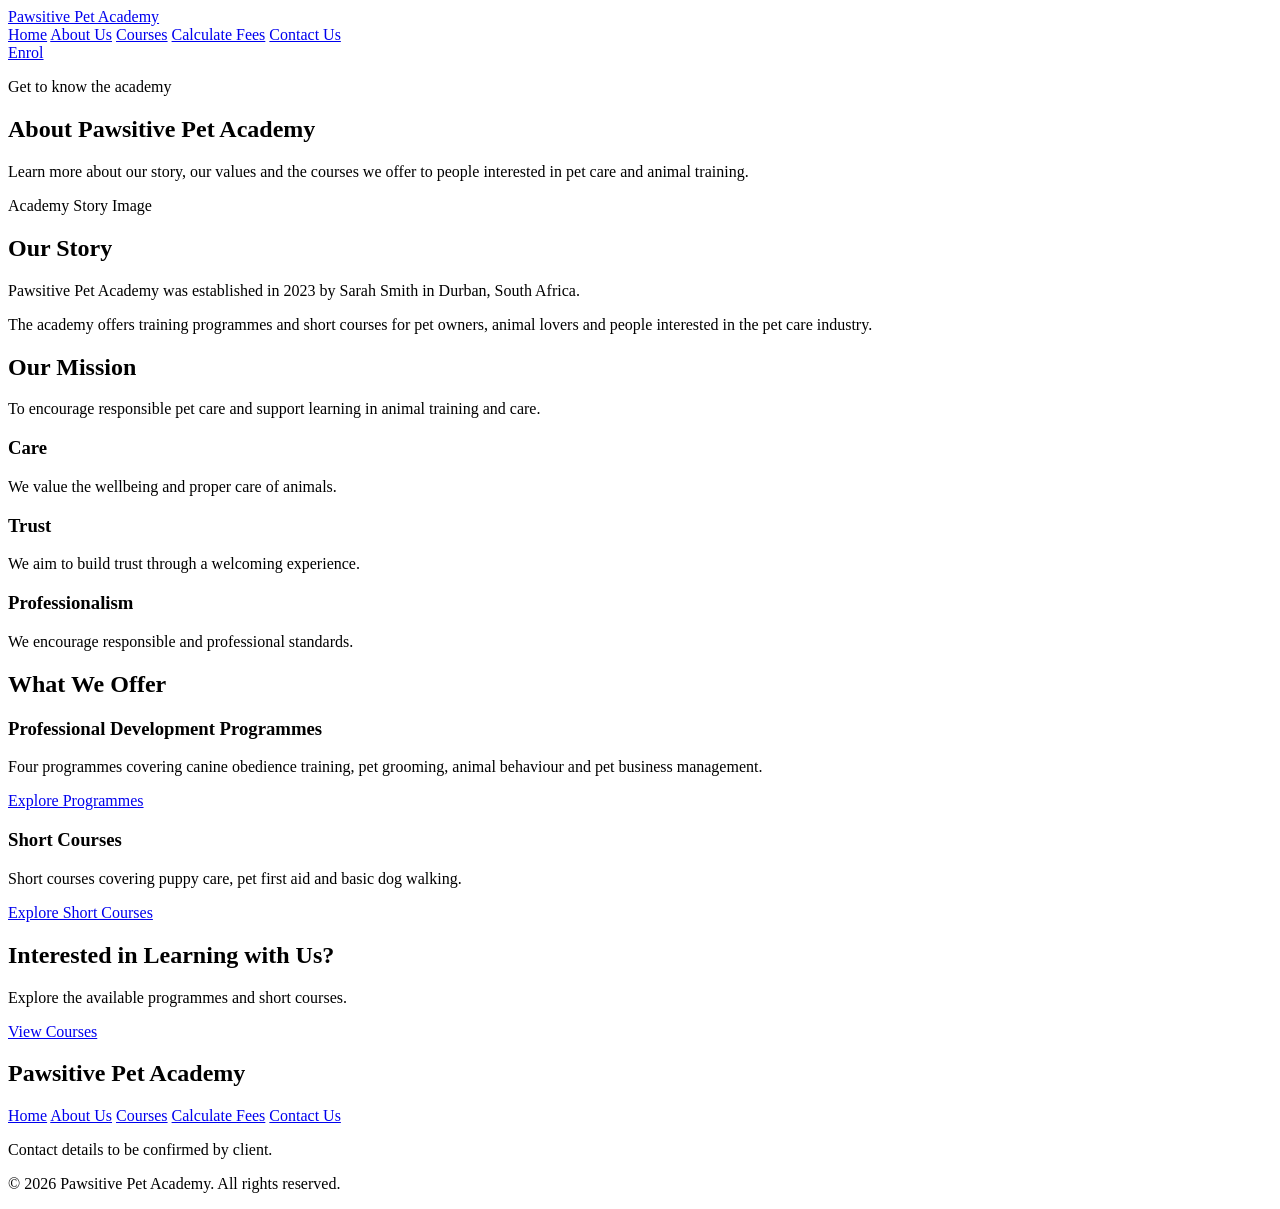
==== about.html @ c6b26af3 "Add footer section to about page with navigation and contact details" ====
<!DOCTYPE html>
<html lang="en">
<head>
    <meta charset="UTF-8">
    <meta name="viewport" content="width=device-width, initial-scale=1.0">
    <title>About Us | Pawsitive Pet Academy</title>
</head>
<body>

        <header class="site-header">
        <a href="index.html" class="logo">Pawsitive Pet Academy</a>
        <nav aria-label="Main navigation">
            <a href="index.html">Home</a>
            <a href="about.html" aria-current="page">About Us</a>
            <a href="courses.html">Courses</a>
            <a href="fees.html">Calculate Fees</a>
            <a href="contact.html">Contact Us</a>
        </nav>
        <a href="fees.html" class="button button-primary">Enrol</a>
    </header>

 <main>
        <section class="page-intro">
            <p class="eyebrow">Get to know the academy</p>
            <h1>About Pawsitive Pet Academy</h1>
            <p>
                Learn more about our story, our values and the courses
                we offer to people interested in pet care and animal training.
            </p>
        </section>

        <section class="academy-story">
            <div class="section-image image-placeholder"
                 role="img"
                 aria-label="Image representing Pawsitive Pet Academy">
                Academy Story Image
            </div>

            <div class="section-content">
                <h2>Our Story</h2>
                <p>
                    Pawsitive Pet Academy was established in 2023 by
                    Sarah Smith in Durban, South Africa.
                </p>
                <p>
                    The academy offers training programmes and short
                    courses for pet owners, animal lovers and people
                    interested in the pet care industry.
                </p>
            </div>
        </section>

        <section class="mission-section">
            <div class="section-heading">
                <h2>Our Mission</h2>
                <p>
                    To encourage responsible pet care and support learning
                    in animal training and care.
                </p>
            </div>

            <div class="value-grid">
                <article class="value-card">
                    <h3>Care</h3>
                    <p>We value the wellbeing and proper care of animals.</p>
                </article>

                <article class="value-card">
                    <h3>Trust</h3>
                    <p>We aim to build trust through a welcoming experience.</p>
                </article>

                <article class="value-card">
                    <h3>Professionalism</h3>
                    <p>We encourage responsible and professional standards.</p>
                </article>
            </div>
        </section>

        <section class="what-we-offer">
            <h2>What We Offer</h2>

            <div class="offer-grid">
                <article class="offer-card">
                    <h3>Professional Development Programmes</h3>
                    <p>
                        Four programmes covering canine obedience training,
                        pet grooming, animal behaviour and pet business
                        management.
                    </p>
                    <a href="courses.html">Explore Programmes</a>
                </article>

                <article class="offer-card">
                    <h3>Short Courses</h3>
                    <p>
                        Short courses covering puppy care, pet first aid
                        and basic dog walking.
                    </p>
                    <a href="courses.html">Explore Short Courses</a>
                </article>
            </div>
        </section>

        <section class="call-to-action">
            <h2>Interested in Learning with Us?</h2>
            <p>Explore the available programmes and short courses.</p>
            <a href="courses.html" class="button button-primary">
                View Courses
            </a>
        </section>
    </main>

    <footer class="site-footer">
        <h2>Pawsitive Pet Academy</h2>
        <nav aria-label="Footer navigation">
            <a href="index.html">Home</a>
            <a href="about.html">About Us</a>
            <a href="courses.html">Courses</a>
            <a href="fees.html">Calculate Fees</a>
            <a href="contact.html">Contact Us</a>
        </nav>
        <p>Contact details to be confirmed by client.</p>
        <p>&copy; 2026 Pawsitive Pet Academy. All rights reserved.</p>
    </footer>

    </body>
</html>
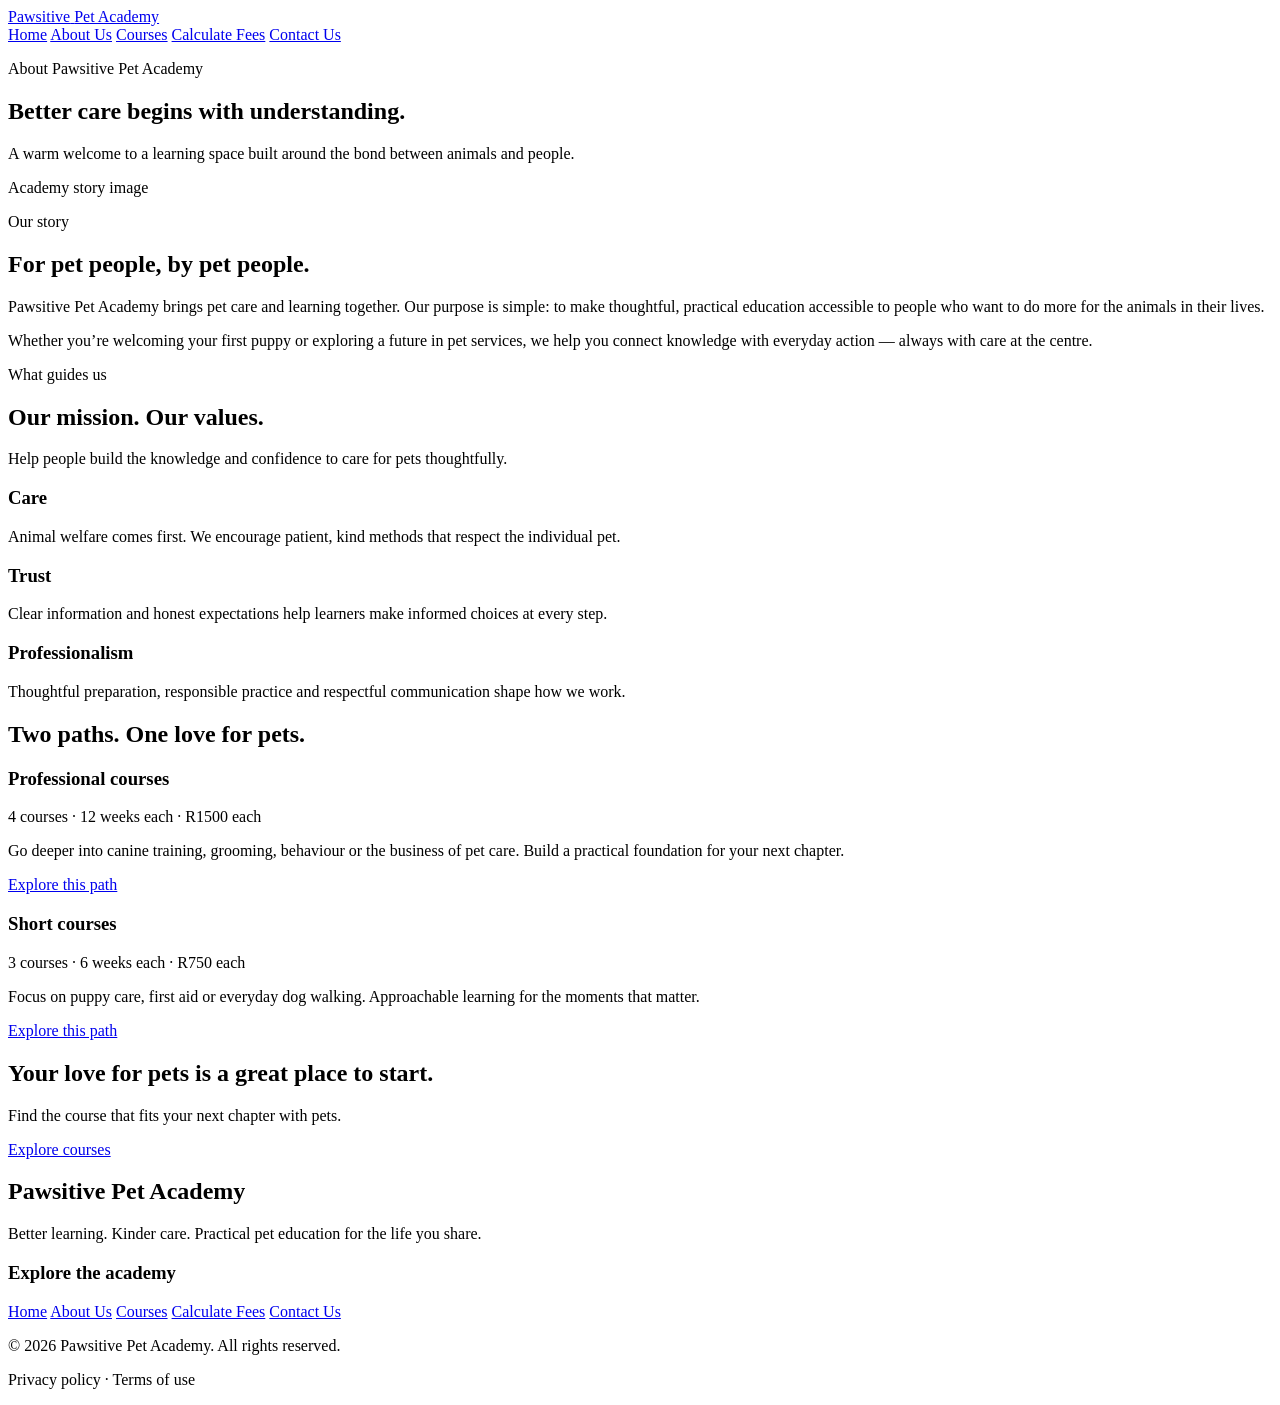
==== commit 11a11aee: "Refactor index.html for improved accessibility and content clarity; add new course pages for Animal " ====
--- a/about.html
+++ b/about.html
@@ -8,8 +8,12 @@
 </head>
 <body>
 
-        <header class="site-header">
-        <a href="index.html" class="logo">Pawsitive Pet Academy</a>
+    <!-- Shared site header: academy identity and primary page navigation. -->
+    <header class="site-header">
+        <a href="index.html" class="logo" aria-label="Pawsitive Pet Academy home">
+            <span>Pawsitive</span>
+            <span>Pet Academy</span>
+        </a>
         <nav aria-label="Main navigation">
             <a href="index.html">Home</a>
             <a href="about.html" aria-current="page">About Us</a>
@@ -17,113 +21,133 @@
             <a href="fees.html">Calculate Fees</a>
             <a href="contact.html">Contact Us</a>
         </nav>
-        <a href="fees.html" class="button button-primary">Enrol</a>
     </header>
 
- <main>
+    <main>
+        <!-- Page introduction sets out the academy's purpose. -->
         <section class="page-intro">
-            <p class="eyebrow">Get to know the academy</p>
-            <h1>About Pawsitive Pet Academy</h1>
+            <p class="eyebrow">About Pawsitive Pet Academy</p>
+            <h1>Better care begins with understanding.</h1>
             <p>
-                Learn more about our story, our values and the courses
-                we offer to people interested in pet care and animal training.
+                A warm welcome to a learning space built around the bond
+                between animals and people.
             </p>
         </section>
 
+        <!-- Academy story and image form the first content section. -->
         <section class="academy-story">
             <div class="section-image image-placeholder"
                  role="img"
-                 aria-label="Image representing Pawsitive Pet Academy">
-                Academy Story Image
+                 aria-label="Dog being gently introduced to a training cue">
+                Academy story image
             </div>
 
             <div class="section-content">
-                <h2>Our Story</h2>
+                <p class="eyebrow">Our story</p>
+                <h2>For pet people, by pet people.</h2>
                 <p>
-                    Pawsitive Pet Academy was established in 2023 by
-                    Sarah Smith in Durban, South Africa.
+                    Pawsitive Pet Academy brings pet care and learning
+                    together. Our purpose is simple: to make thoughtful,
+                    practical education accessible to people who want to
+                    do more for the animals in their lives.
                 </p>
                 <p>
-                    The academy offers training programmes and short
-                    courses for pet owners, animal lovers and people
-                    interested in the pet care industry.
+                    Whether you’re welcoming your first puppy or exploring
+                    a future in pet services, we help you connect knowledge
+                    with everyday action — always with care at the centre.
                 </p>
             </div>
         </section>
 
+        <!-- Three values describe the principles behind academy teaching. -->
         <section class="mission-section">
             <div class="section-heading">
-                <h2>Our Mission</h2>
+                <p class="eyebrow">What guides us</p>
+                <h2>Our mission. Our values.</h2>
                 <p>
-                    To encourage responsible pet care and support learning
-                    in animal training and care.
+                    Help people build the knowledge and confidence to care
+                    for pets thoughtfully.
                 </p>
             </div>
 
             <div class="value-grid">
                 <article class="value-card">
                     <h3>Care</h3>
-                    <p>We value the wellbeing and proper care of animals.</p>
+                    <p>Animal welfare comes first. We encourage patient, kind methods that respect the individual pet.</p>
                 </article>
 
                 <article class="value-card">
                     <h3>Trust</h3>
-                    <p>We aim to build trust through a welcoming experience.</p>
+                    <p>Clear information and honest expectations help learners make informed choices at every step.</p>
                 </article>
 
                 <article class="value-card">
                     <h3>Professionalism</h3>
-                    <p>We encourage responsible and professional standards.</p>
+                    <p>Thoughtful preparation, responsible practice and respectful communication shape how we work.</p>
                 </article>
             </div>
         </section>
 
+        <!-- Two learning routes help visitors choose the right course group. -->
         <section class="what-we-offer">
-            <h2>What We Offer</h2>
+            <h2>Two paths. One love for pets.</h2>
 
             <div class="offer-grid">
                 <article class="offer-card">
-                    <h3>Professional Development Programmes</h3>
+                    <h3>Professional courses</h3>
+                    <p>4 courses · 12 weeks each · R1500 each</p>
                     <p>
-                        Four programmes covering canine obedience training,
-                        pet grooming, animal behaviour and pet business
-                        management.
+                        Go deeper into canine training, grooming, behaviour
+                        or the business of pet care. Build a practical
+                        foundation for your next chapter.
                     </p>
-                    <a href="courses.html">Explore Programmes</a>
+                    <a href="courses.html">Explore this path</a>
                 </article>
 
                 <article class="offer-card">
-                    <h3>Short Courses</h3>
+                    <h3>Short courses</h3>
+                    <p>3 courses · 6 weeks each · R750 each</p>
                     <p>
-                        Short courses covering puppy care, pet first aid
-                        and basic dog walking.
+                        Focus on puppy care, first aid or everyday dog
+                        walking. Approachable learning for the moments
+                        that matter.
                     </p>
-                    <a href="courses.html">Explore Short Courses</a>
+                    <a href="courses.html">Explore this path</a>
                 </article>
             </div>
         </section>
 
+        <!-- Course invitation closes the page before the shared footer. -->
         <section class="call-to-action">
-            <h2>Interested in Learning with Us?</h2>
-            <p>Explore the available programmes and short courses.</p>
+            <h2>Your love for pets is a great place to start.</h2>
+            <p>Find the course that fits your next chapter with pets.</p>
             <a href="courses.html" class="button button-primary">
-                View Courses
+                Explore courses
             </a>
         </section>
     </main>
 
+    <!-- Shared footer: academy summary, secondary navigation, and legal links. -->
     <footer class="site-footer">
-        <h2>Pawsitive Pet Academy</h2>
-        <nav aria-label="Footer navigation">
-            <a href="index.html">Home</a>
-            <a href="about.html">About Us</a>
-            <a href="courses.html">Courses</a>
-            <a href="fees.html">Calculate Fees</a>
-            <a href="contact.html">Contact Us</a>
-        </nav>
-        <p>Contact details to be confirmed by client.</p>
-        <p>&copy; 2026 Pawsitive Pet Academy. All rights reserved.</p>
+        <div class="footer-brand">
+            <h2><span>Pawsitive</span> <span>Pet Academy</span></h2>
+            <p>Better learning. Kinder care. Practical pet education for the life you share.</p>
+        </div>
+        <div class="footer-links">
+            <h3>Explore the academy</h3>
+            <nav aria-label="Footer navigation">
+                <a href="index.html">Home</a>
+                <a href="about.html">About Us</a>
+                <a href="courses.html">Courses</a>
+                <a href="fees.html">Calculate Fees</a>
+                <a href="contact.html">Contact Us</a>
+            </nav>
+        </div>
+        <div class="footer-legal">
+            <p>&copy; 2026 Pawsitive Pet Academy. All rights reserved.</p>
+            <p>Privacy policy · Terms of use</p>
+        </div>
     </footer>
 
-    </body>
-</html>+</body>
+</html>
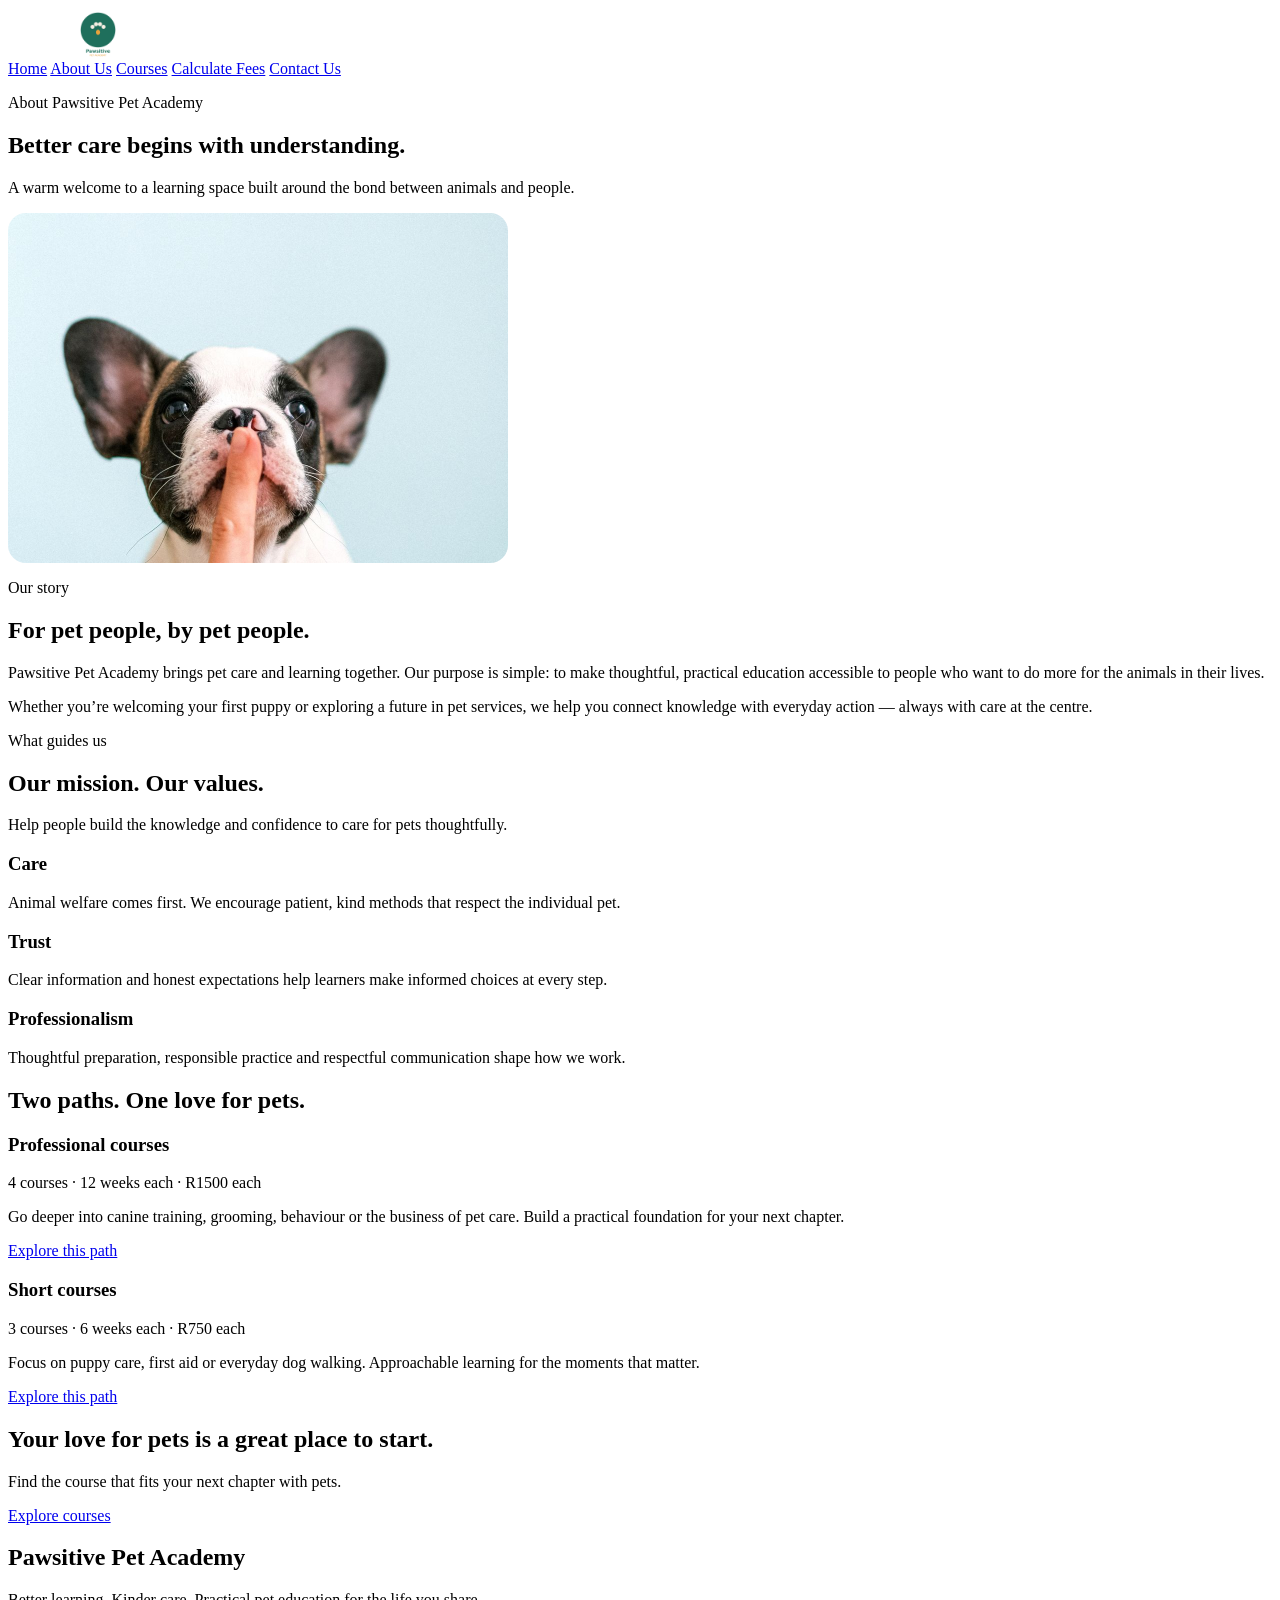
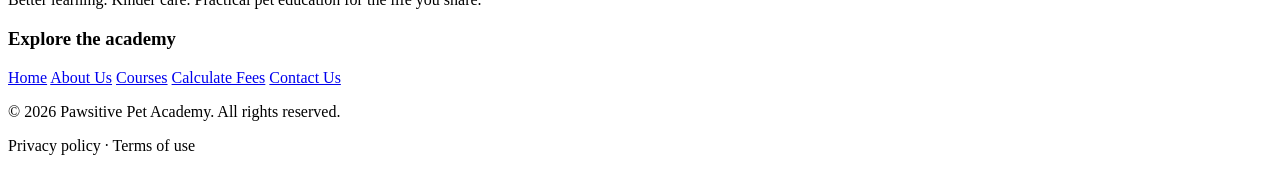
==== commit 5227b572: "Update course pages and header images for improved visual consistency and accessibility" ====
--- a/about.html
+++ b/about.html
@@ -10,10 +10,7 @@
 
     <!-- Shared site header: academy identity and primary page navigation. -->
     <header class="site-header">
-        <a href="index.html" class="logo" aria-label="Pawsitive Pet Academy home">
-            <span>Pawsitive</span>
-            <span>Pet Academy</span>
-        </a>
+        <a href="index.html" class="logo" aria-label="Pawsitive Pet Academy home"><img src="images/pawsitive-logo.png" alt="Pawsitive Pet Academy logo" style="display:block; width:180px; height:auto; max-height:52px; object-fit:contain;"></a>
         <nav aria-label="Main navigation">
             <a href="index.html">Home</a>
             <a href="about.html" aria-current="page">About Us</a>
@@ -36,11 +33,7 @@
 
         <!-- Academy story and image form the first content section. -->
         <section class="academy-story">
-            <div class="section-image image-placeholder"
-                 role="img"
-                 aria-label="Dog being gently introduced to a training cue">
-                Academy story image
-            </div>
+            <img src="images/about-story.jpg" alt="Dog being gently introduced to a training cue" style="display:block; width:100%; max-width:500px; height:auto; border-radius:18px;">
 
             <div class="section-content">
                 <p class="eyebrow">Our story</p>
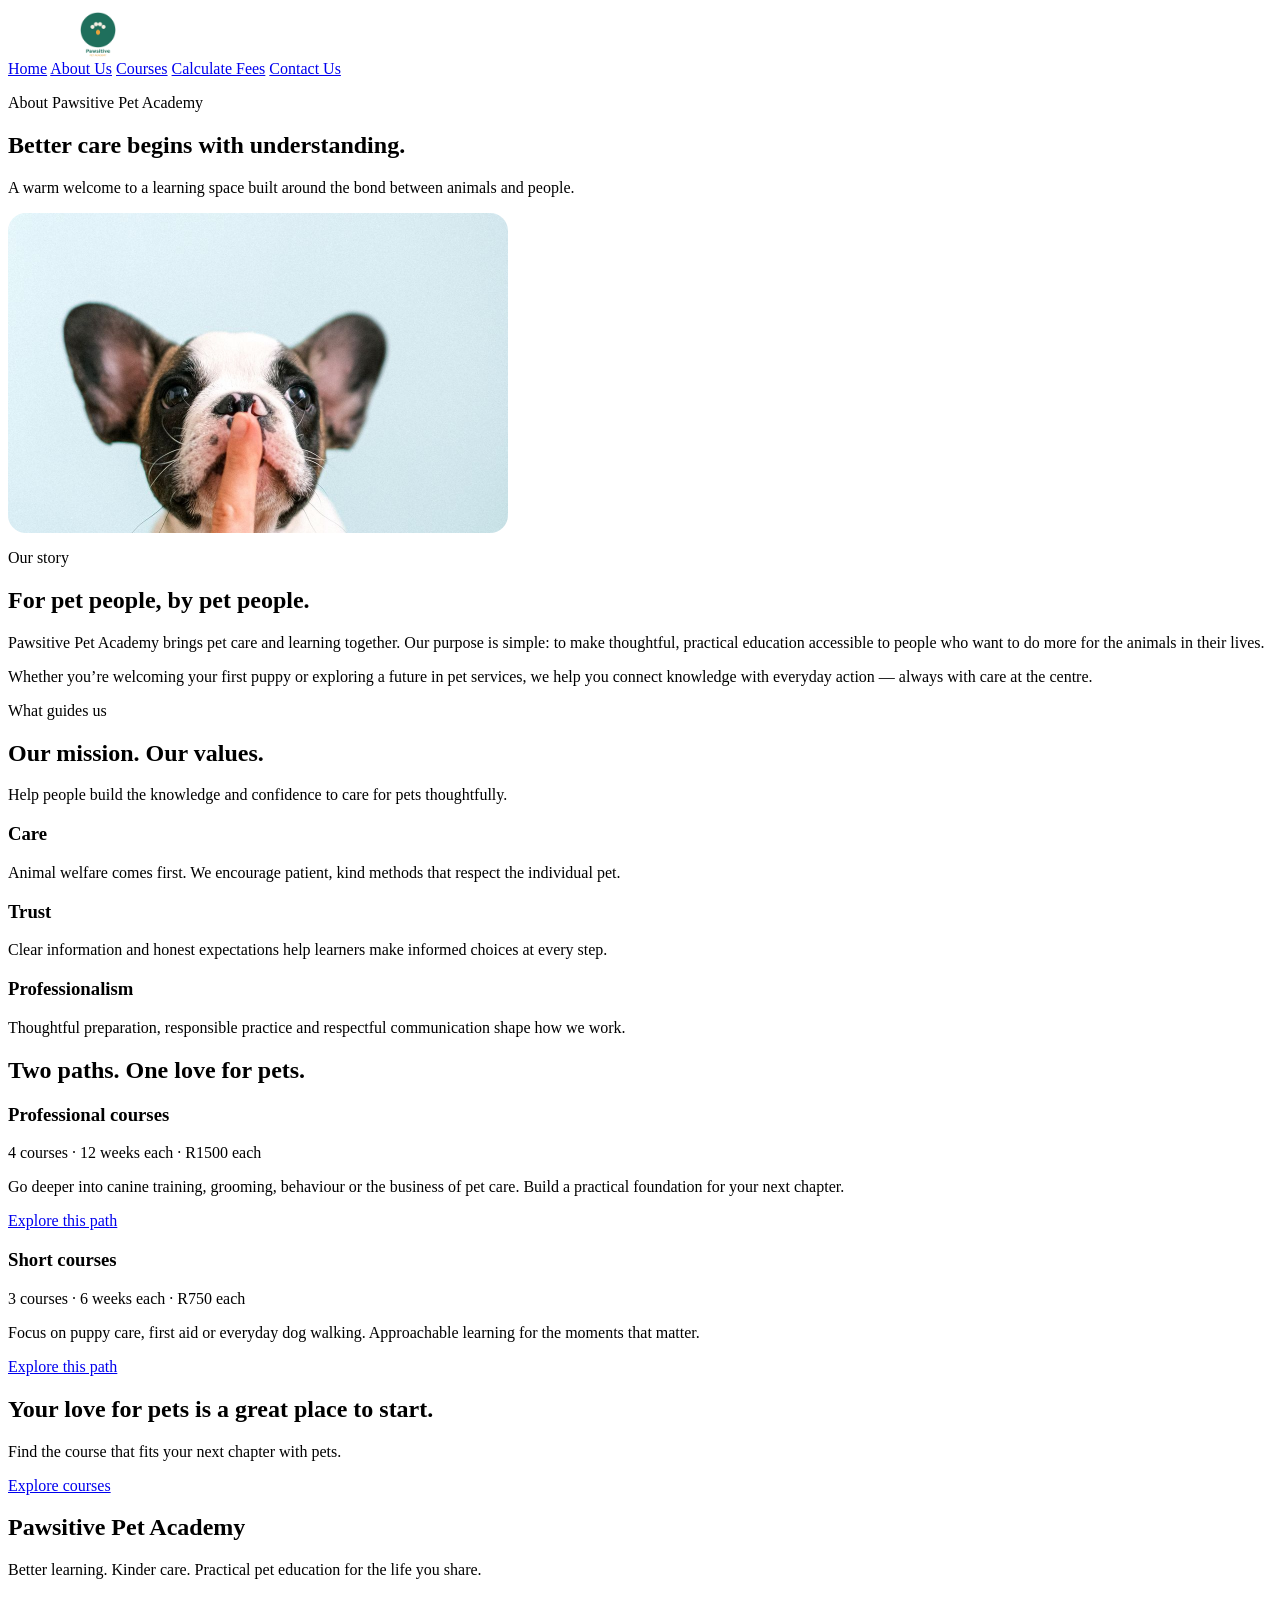
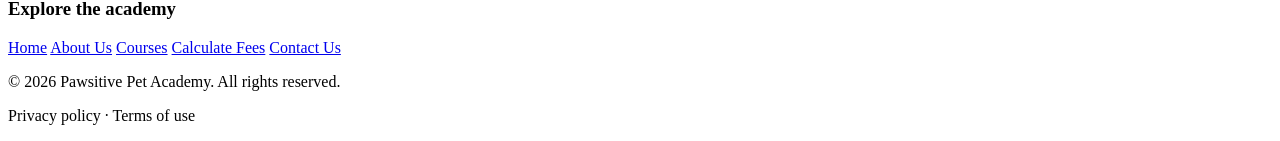
==== commit 3b111257: "Update course images for improved consistency and accessibility across multiple pages" ====
--- a/about.html
+++ b/about.html
@@ -33,7 +33,7 @@
 
         <!-- Academy story and image form the first content section. -->
         <section class="academy-story">
-            <img src="images/about-story.jpg" alt="Dog being gently introduced to a training cue" style="display:block; width:100%; max-width:500px; height:auto; border-radius:18px;">
+            <img src="images/about-story.jpg" alt="Dog being gently introduced to a training cue" style="display:block; width:100%; max-width:500px; height:320px; object-fit:cover; border-radius:18px;">
 
             <div class="section-content">
                 <p class="eyebrow">Our story</p>
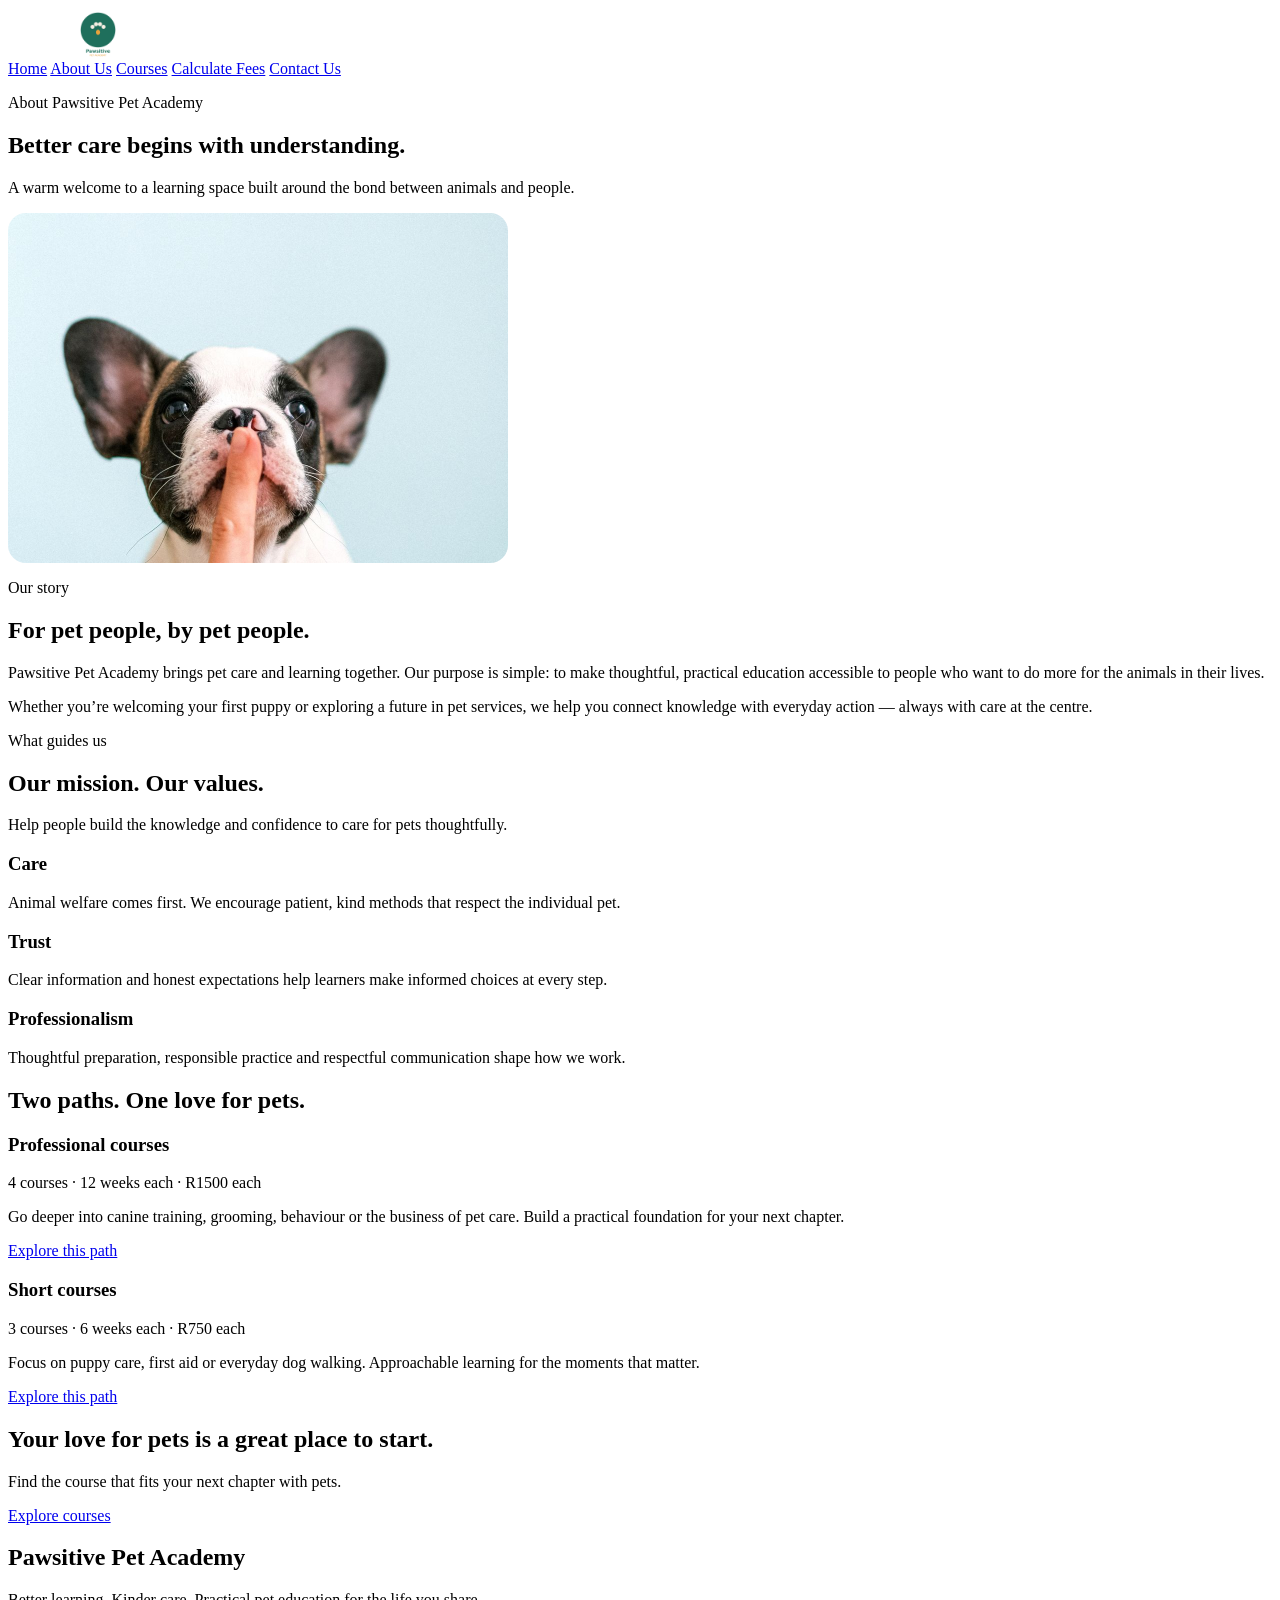
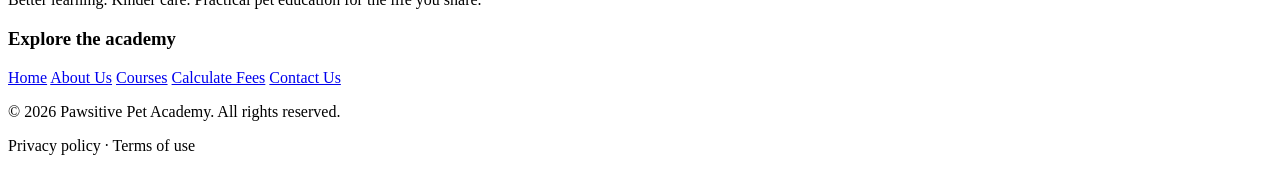
==== commit 4452181d: "Update image styles for improved responsiveness and visual consistency across pages" ====
--- a/about.html
+++ b/about.html
@@ -33,7 +33,7 @@
 
         <!-- Academy story and image form the first content section. -->
         <section class="academy-story">
-            <img src="images/about-story.jpg" alt="Dog being gently introduced to a training cue" style="display:block; width:100%; max-width:500px; height:320px; object-fit:cover; border-radius:18px;">
+            <img src="images/about-story.jpg" alt="Dog being gently introduced to a training cue" style="display:block; width:100%; max-width:500px; height:auto; border-radius:18px;">
 
             <div class="section-content">
                 <p class="eyebrow">Our story</p>
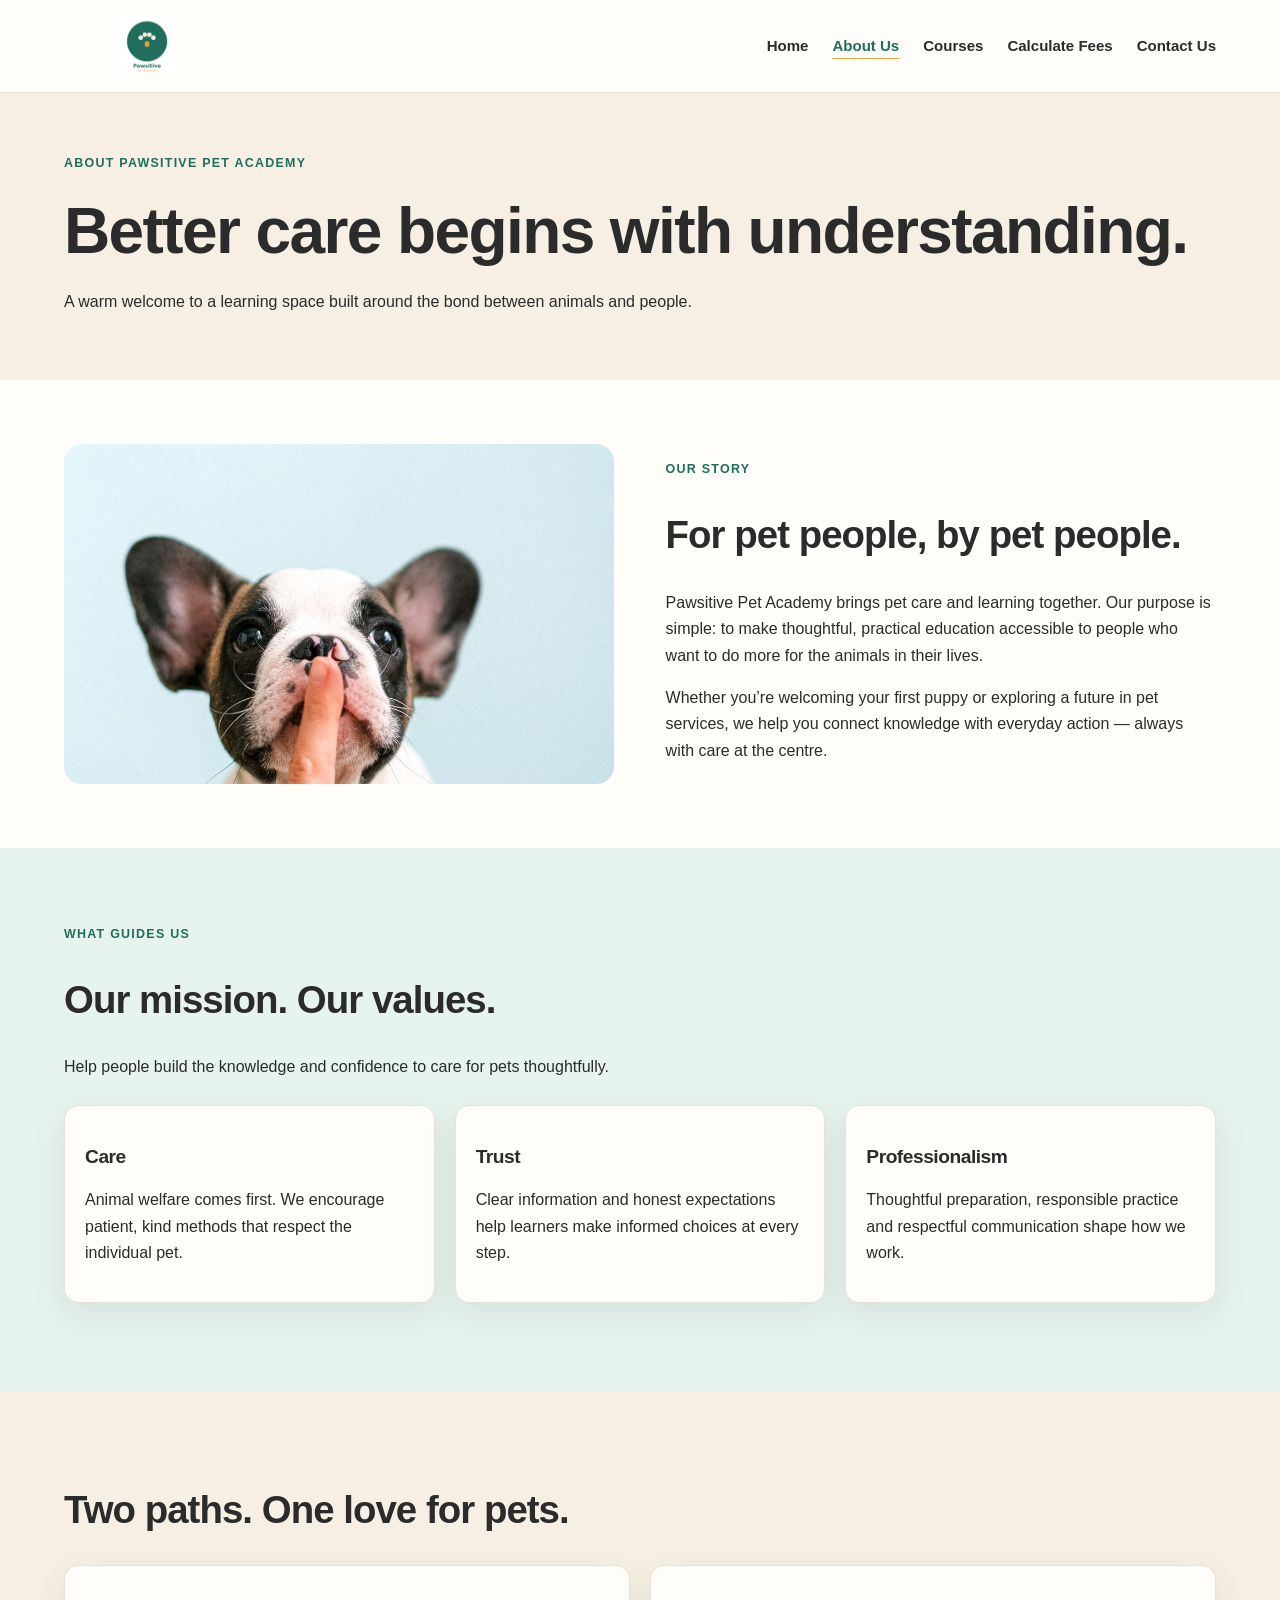
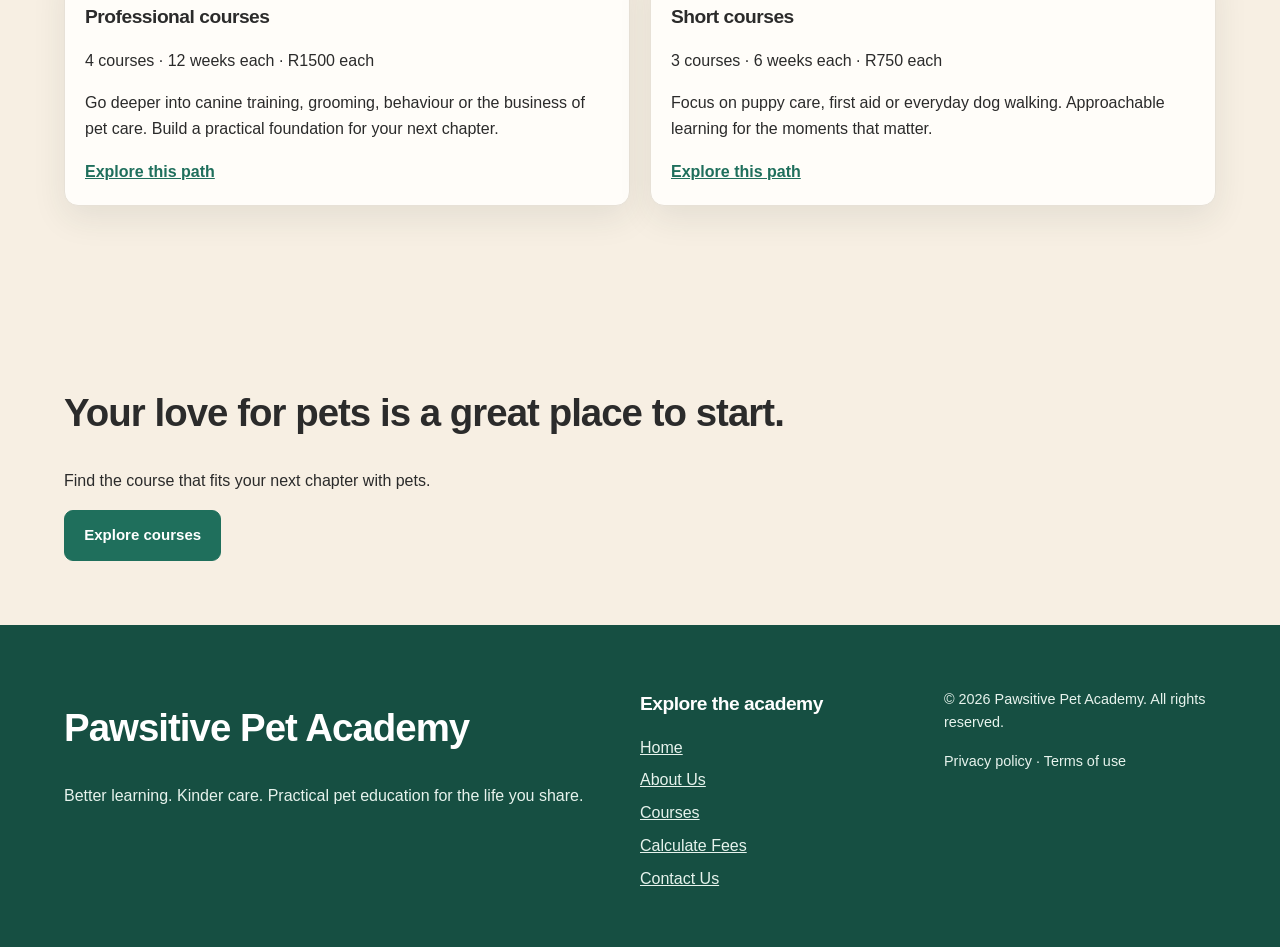
==== commit f6229517: "Add styles.css for consistent styling across all pages" ====
--- a/about.html
+++ b/about.html
@@ -5,6 +5,7 @@
     <meta charset="UTF-8">
     <meta name="viewport" content="width=device-width, initial-scale=1.0">
     <title>About Us | Pawsitive Pet Academy</title>
+    <link rel="stylesheet" href="styles.css">
 </head>
 <body>
 
--- a/styles.css
+++ b/styles.css
@@ -0,0 +1,630 @@
+:root {
+    color-scheme: light;
+    --teal: #1F6F5C;
+    --teal-dark: #164F42;
+    --cream: #F7EFE3;
+    --amber: #E8A33D;
+    --charcoal: #2B2B2B;
+    --mint: #E7F3ED;
+    --white: #FFFDF9;
+    --line: #E7E1D7;
+    --shadow: 0 12px 34px rgba(35, 59, 49, 0.09);
+}
+
+* {
+    box-sizing: border-box;
+}
+
+html {
+    scroll-behavior: smooth;
+}
+
+body {
+    margin: 0;
+    color: var(--charcoal);
+    background: var(--white);
+    font: 16px/1.65 Arial, sans-serif;
+}
+
+h1,
+h2,
+h3,
+h4 {
+    line-height: 1.2;
+    letter-spacing: -0.025em;
+}
+
+h1 {
+    font-size: clamp(2.35rem, 5vw, 4rem);
+    margin: 0.3em 0;
+}
+
+h2 {
+    font-size: clamp(1.6rem, 3vw, 2.4rem);
+}
+
+h3 {
+    font-size: 1.2rem;
+}
+
+a {
+    color: var(--teal);
+}
+
+a:hover {
+    text-decoration-color: var(--amber);
+}
+
+img {
+    max-width: 100%;
+}
+
+button,
+input,
+textarea,
+select {
+    font: inherit;
+}
+
+a:focus-visible,
+button:focus-visible,
+input:focus-visible,
+textarea:focus-visible,
+select:focus-visible {
+    outline: 3px solid var(--amber);
+    outline-offset: 3px;
+}
+
+.site-header {
+    position: relative;
+    z-index: 2;
+    display: flex;
+    align-items: center;
+    justify-content: space-between;
+    gap: 1.5rem;
+    padding: 1rem max(5%, calc((100% - 1200px) / 2));
+    background: var(--white);
+    border-bottom: 1px solid var(--line);
+}
+
+.logo {
+    display: flex;
+    flex-shrink: 0;
+    align-items: center;
+    gap: 0.65rem;
+    color: var(--teal);
+    font-size: 1.15rem;
+    font-weight: 800;
+    line-height: 1.15;
+    text-decoration: none;
+}
+
+.logo span {
+    display: block;
+}
+
+.logo img {
+    display: block !important;
+    width: 165px !important;
+    max-height: 60px !important;
+    object-fit: contain;
+}
+
+.site-header nav {
+    display: flex;
+    flex-wrap: wrap;
+    align-items: center;
+    justify-content: flex-end;
+    gap: 0.75rem 1.5rem;
+}
+
+.site-header nav a {
+    color: var(--charcoal);
+    font-size: 0.94rem;
+    font-weight: 700;
+    text-decoration: none;
+}
+
+.site-header nav a:hover,
+.site-header nav a[aria-current="page"] {
+    color: var(--teal);
+    text-decoration: underline;
+    text-decoration-color: var(--amber);
+    text-underline-offset: 0.45rem;
+}
+
+main > section,
+main > .fee-calculator-layout,
+main > .contact-main,
+main > .contact-information,
+.course-detail-layout {
+    padding: clamp(2.5rem, 5vw, 5rem) max(5%, calc((100% - 1200px) / 2));
+}
+
+.hero,
+.about-preview,
+.academy-story,
+.course-hero,
+.course-detail-layout,
+.contact-main,
+.fee-calculator-layout {
+    display: grid;
+    align-items: center;
+    gap: clamp(1.5rem, 4vw, 4rem);
+}
+
+.hero,
+.about-preview,
+.academy-story,
+.course-hero {
+    grid-template-columns: repeat(2, minmax(0, 1fr));
+}
+
+.hero,
+.course-hero,
+.page-intro {
+    background: var(--cream);
+}
+
+.hero > img,
+.about-preview > img,
+.academy-story > img,
+.course-hero > img,
+.course-detail-hero > img {
+    width: 100% !important;
+    max-width: none !important;
+    height: 340px !important;
+    object-fit: cover;
+    border-radius: 18px;
+}
+
+.hero-content > .button,
+.course-hero-content > .button {
+    margin: 0.25rem 0.5rem 0.5rem 0;
+}
+
+.page-intro {
+    padding-top: 3rem !important;
+    padding-bottom: 3rem !important;
+}
+
+.eyebrow,
+.course-type {
+    color: var(--teal);
+    font-size: 0.78rem;
+    font-weight: 800;
+    letter-spacing: 0.1em;
+    text-transform: uppercase;
+}
+
+.section-heading {
+    margin-bottom: 1.5rem;
+}
+
+.course-preview,
+.discount-info,
+.what-we-offer,
+.call-to-action,
+.course-closing {
+    background: var(--cream);
+}
+
+.course-grid,
+.offer-grid,
+.value-grid,
+.why-choose-us > div:not(.section-heading) {
+    display: grid;
+    grid-template-columns: repeat(3, minmax(0, 1fr));
+    gap: 1.25rem;
+    margin: 1.5rem 0;
+}
+
+.course-grid-four,
+.offer-grid {
+    grid-template-columns: repeat(2, minmax(0, 1fr));
+}
+
+.course-card,
+.offer-card,
+.value-card,
+.contact-info-card,
+.quote-summary,
+.contact-form-section,
+.contact-course-prompt,
+.course-enrol-summary,
+.course-price-card {
+    overflow: hidden;
+    background: var(--white);
+    border: 1px solid var(--line);
+    border-radius: 14px;
+    box-shadow: var(--shadow);
+}
+
+.course-card img {
+    display: block;
+    width: 100% !important;
+    max-width: none !important;
+    height: 215px !important;
+    object-fit: cover;
+    border-radius: 0 !important;
+}
+
+.card-content,
+.offer-card,
+.value-card,
+.contact-info-card {
+    padding: 1.25rem;
+}
+
+.card-content h3 {
+    margin-top: 0.2rem;
+}
+
+.card-content a,
+.offer-card a {
+    font-weight: 700;
+}
+
+.mission-section,
+.why-choose-us,
+.contact-course-prompt {
+    background: var(--mint);
+}
+
+.value-grid,
+.why-choose-us > div:not(.section-heading) {
+    grid-template-columns: repeat(auto-fit, minmax(200px, 1fr));
+}
+
+.button {
+    display: inline-flex;
+    min-height: 44px;
+    align-items: center;
+    justify-content: center;
+    padding: 0.75rem 1.2rem;
+    border: 1px solid var(--teal);
+    border-radius: 9px;
+    font-size: 0.94rem;
+    font-weight: 800;
+    text-align: center;
+    text-decoration: none;
+}
+
+.button:hover {
+    transform: translateY(-1px);
+}
+
+.button-primary {
+    color: #fff;
+    background: var(--teal);
+}
+
+.button-primary:hover {
+    color: #fff;
+    background: var(--teal-dark);
+}
+
+.button-secondary {
+    color: var(--teal);
+    background: transparent;
+}
+
+.button-secondary:hover {
+    background: var(--mint);
+}
+
+.course-list-section,
+.course-detail-content,
+.course-detail-layout > * {
+    min-width: 0;
+}
+
+.course-detail-layout {
+    grid-template-columns: minmax(0, 2fr) minmax(260px, 1fr);
+    align-items: start;
+}
+
+.course-detail-layout li {
+    margin: 0.55rem 0;
+}
+
+.course-enrol-summary,
+.course-price-card {
+    padding: 1.4rem;
+}
+
+.course-enrol-summary .button,
+.course-price-card .button {
+    width: 100%;
+}
+
+.course-detail-layout dl {
+    display: grid;
+    grid-template-columns: auto 1fr;
+    gap: 0.5rem 1rem;
+}
+
+.course-detail-layout dt {
+    font-weight: 700;
+}
+
+.course-detail-layout dd {
+    margin: 0;
+}
+
+.site-footer {
+    display: grid;
+    grid-template-columns: 2fr 1fr 1fr;
+    gap: 2rem;
+    padding: 3rem max(5%, calc((100% - 1200px) / 2));
+    color: var(--mint);
+    background: var(--teal-dark);
+}
+
+.site-footer h2,
+.site-footer h3 {
+    color: #fff;
+}
+
+.site-footer a {
+    display: block;
+    margin: 0.4rem 0;
+    color: var(--mint);
+}
+
+.footer-legal {
+    font-size: 0.9rem;
+}
+
+.fee-calculator-layout {
+    grid-template-columns: minmax(0, 1.7fr) minmax(290px, 1fr);
+    align-items: start;
+    background: var(--cream);
+}
+
+.course-selection fieldset {
+    margin: 1.25rem 0;
+    padding: 0;
+    border: 0;
+}
+
+.course-selection legend {
+    margin-bottom: 0.75rem;
+    font-size: 1.15rem;
+    font-weight: 800;
+}
+
+.course-option {
+    display: grid;
+    grid-template-columns: 24px minmax(0, 1fr) auto;
+    align-items: center;
+    gap: 0.35rem 1rem;
+    margin: 0.6rem 0;
+    padding: 1rem;
+    background: var(--white);
+    border: 1px solid var(--line);
+    border-radius: 10px;
+}
+
+.course-option input {
+    grid-row: span 2;
+    width: 18px;
+    height: 18px;
+    accent-color: var(--teal);
+}
+
+.course-option span:nth-of-type(1) {
+    font-weight: 800;
+}
+
+.course-option span:nth-of-type(2) {
+    grid-column: 2;
+    color: #626862;
+    font-size: 0.85rem;
+}
+
+.course-option span:nth-of-type(3) {
+    grid-column: 3;
+    grid-row: 1 / span 2;
+    color: var(--teal);
+    font-weight: 800;
+}
+
+.quote-summary {
+    padding: 1.5rem;
+}
+
+.quote-summary ul {
+    padding-left: 1.3rem;
+}
+
+.summary-row {
+    display: flex;
+    justify-content: space-between;
+    gap: 1rem;
+    padding: 0.6rem 0;
+    border-bottom: 1px solid var(--line);
+}
+
+.summary-row dd {
+    margin: 0;
+    font-weight: 700;
+}
+
+.summary-total {
+    color: var(--teal);
+    font-size: 1.15rem;
+}
+
+.quote-summary .button {
+    width: 100%;
+    margin-top: 0.65rem;
+}
+
+.discount-info table {
+    width: min(100%, 700px);
+    border-collapse: collapse;
+    background: var(--white);
+}
+
+.discount-info th,
+.discount-info td {
+    padding: 0.75rem 1rem;
+    border-bottom: 1px solid var(--line);
+    text-align: left;
+}
+
+.discount-info tr:nth-child(even) {
+    background: var(--mint);
+}
+
+.contact-information {
+    display: grid;
+    grid-template-columns: repeat(4, minmax(0, 1fr));
+    gap: 1rem;
+}
+
+.contact-main {
+    grid-template-columns: repeat(2, minmax(0, 1fr));
+    align-items: start;
+}
+
+.contact-form-section,
+.contact-course-prompt {
+    padding: 1.5rem;
+}
+
+.form-group {
+    margin: 1rem 0;
+}
+
+.form-group label {
+    display: block;
+    margin-bottom: 0.35rem;
+    font-weight: 700;
+}
+
+.form-group input:not([type="checkbox"]),
+.form-group textarea {
+    width: 100%;
+    padding: 0.75rem;
+    border: 1px solid #C9D0CA;
+    border-radius: 8px;
+    background: #fff;
+}
+
+.form-group input[type="checkbox"] {
+    accent-color: var(--teal);
+}
+
+.map-placeholder {
+    display: grid;
+    min-height: 260px;
+    place-items: center;
+    padding: 1rem;
+    border: 1px solid var(--line);
+    border-radius: 12px;
+    background: var(--cream);
+    text-align: center;
+}
+
+.contact-course-prompt {
+    margin-top: 1.5rem;
+}
+
+.contact-notice {
+    margin: 1.5rem 5%;
+    padding: 0.8rem 1rem;
+    border-left: 4px solid var(--amber);
+    background: #FFF1D5;
+}
+
+@media (max-width: 900px) {
+    .site-header {
+        align-items: flex-start;
+        flex-direction: column;
+    }
+
+    .site-header nav {
+        justify-content: flex-start;
+    }
+
+    .contact-information {
+        grid-template-columns: repeat(2, minmax(0, 1fr));
+    }
+
+    .site-footer {
+        grid-template-columns: repeat(2, minmax(0, 1fr));
+    }
+}
+
+@media (max-width: 640px) {
+    main > section,
+    main > .fee-calculator-layout,
+    main > .contact-main,
+    main > .contact-information,
+    .course-detail-layout {
+        padding: 2.25rem 5%;
+    }
+
+    .site-header {
+        padding: 1rem 5%;
+    }
+
+    .site-header nav {
+        gap: 0.55rem 1rem;
+    }
+
+    .site-header nav a {
+        font-size: 0.88rem;
+    }
+
+    .hero,
+    .about-preview,
+    .academy-story,
+    .course-hero,
+    .course-detail-layout,
+    .contact-main,
+    .fee-calculator-layout {
+        grid-template-columns: minmax(0, 1fr);
+    }
+
+    .hero > img,
+    .about-preview > img,
+    .academy-story > img,
+    .course-hero > img,
+    .course-detail-hero > img {
+        height: 260px !important;
+    }
+
+    .course-grid,
+    .course-grid-four,
+    .offer-grid,
+    .contact-information,
+    .site-footer {
+        grid-template-columns: minmax(0, 1fr);
+    }
+
+    .course-option {
+        grid-template-columns: 24px minmax(0, 1fr);
+    }
+
+    .course-option span:nth-of-type(2) {
+        grid-column: 2;
+    }
+
+    .course-option span:nth-of-type(3) {
+        grid-column: 2;
+        grid-row: auto;
+    }
+
+    .discount-info {
+        overflow-x: auto;
+    }
+}
+
+@media (prefers-reduced-motion: reduce) {
+    html {
+        scroll-behavior: auto;
+    }
+}
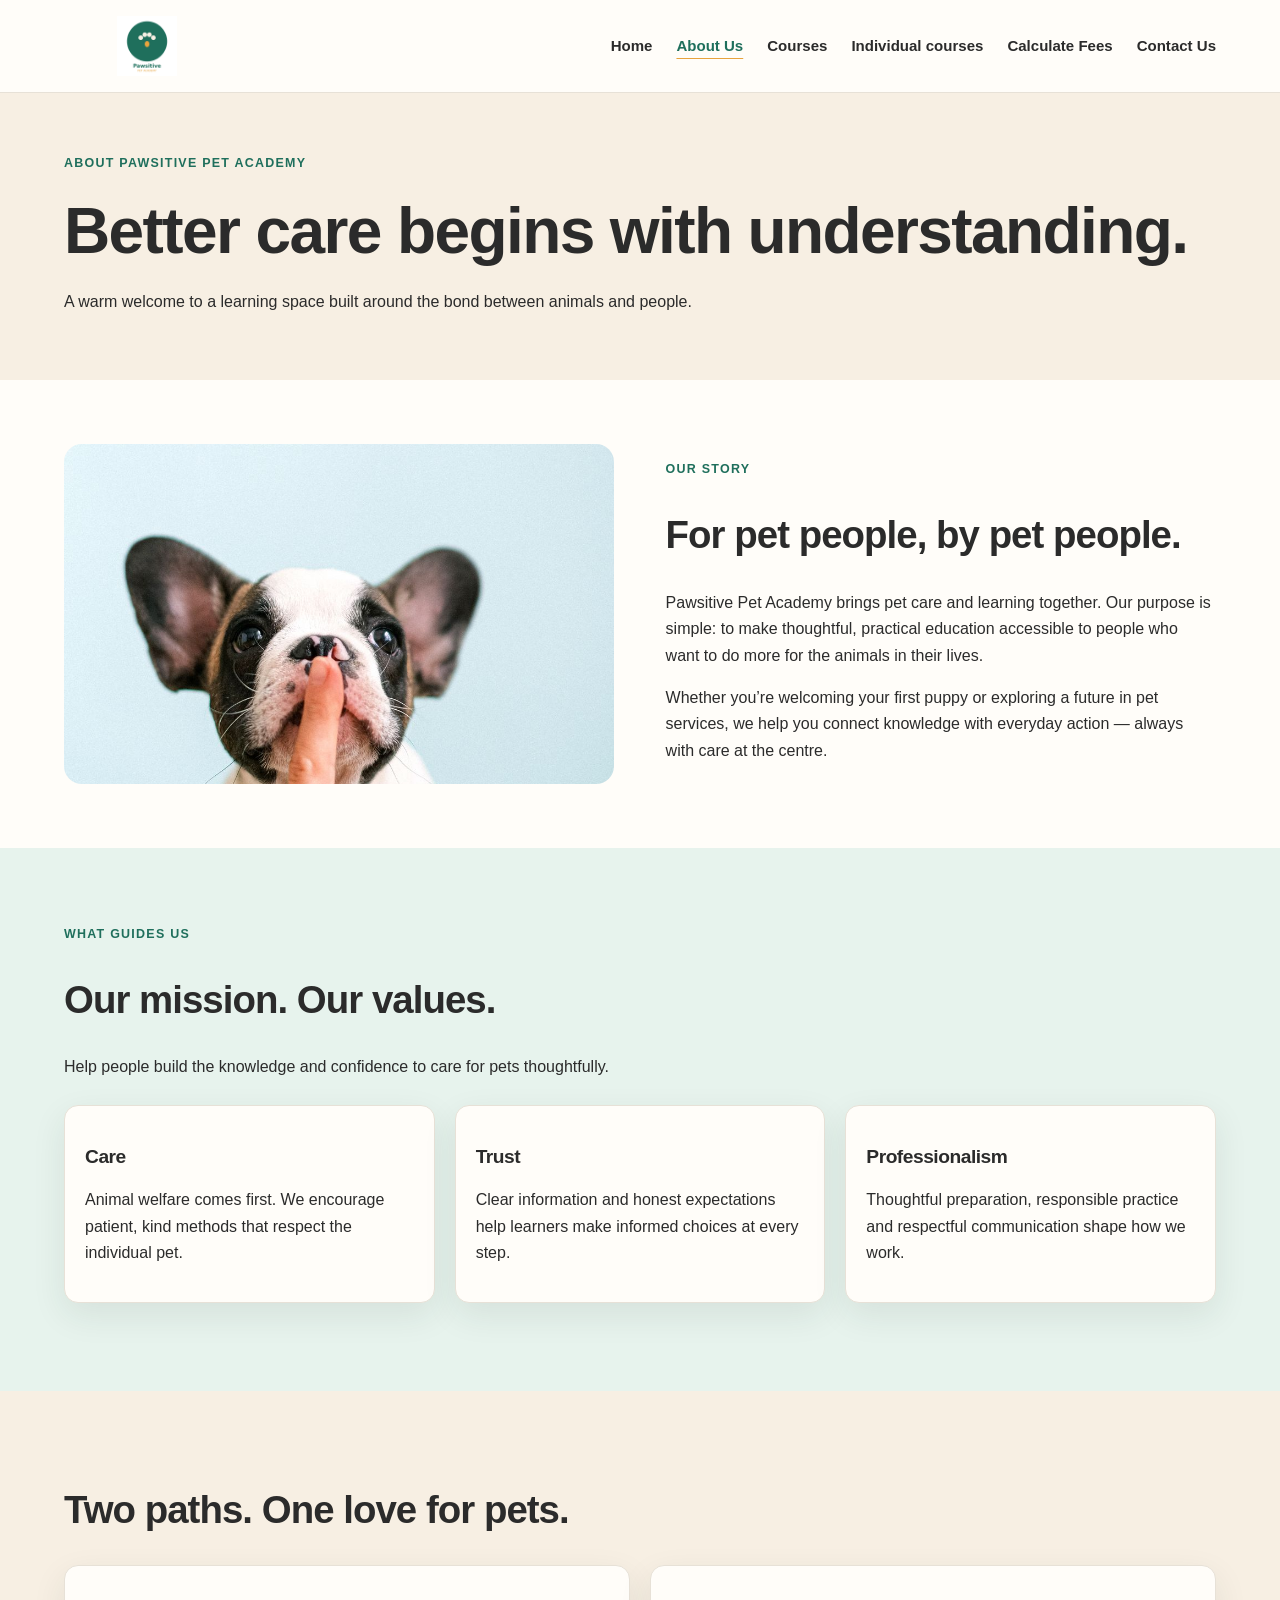
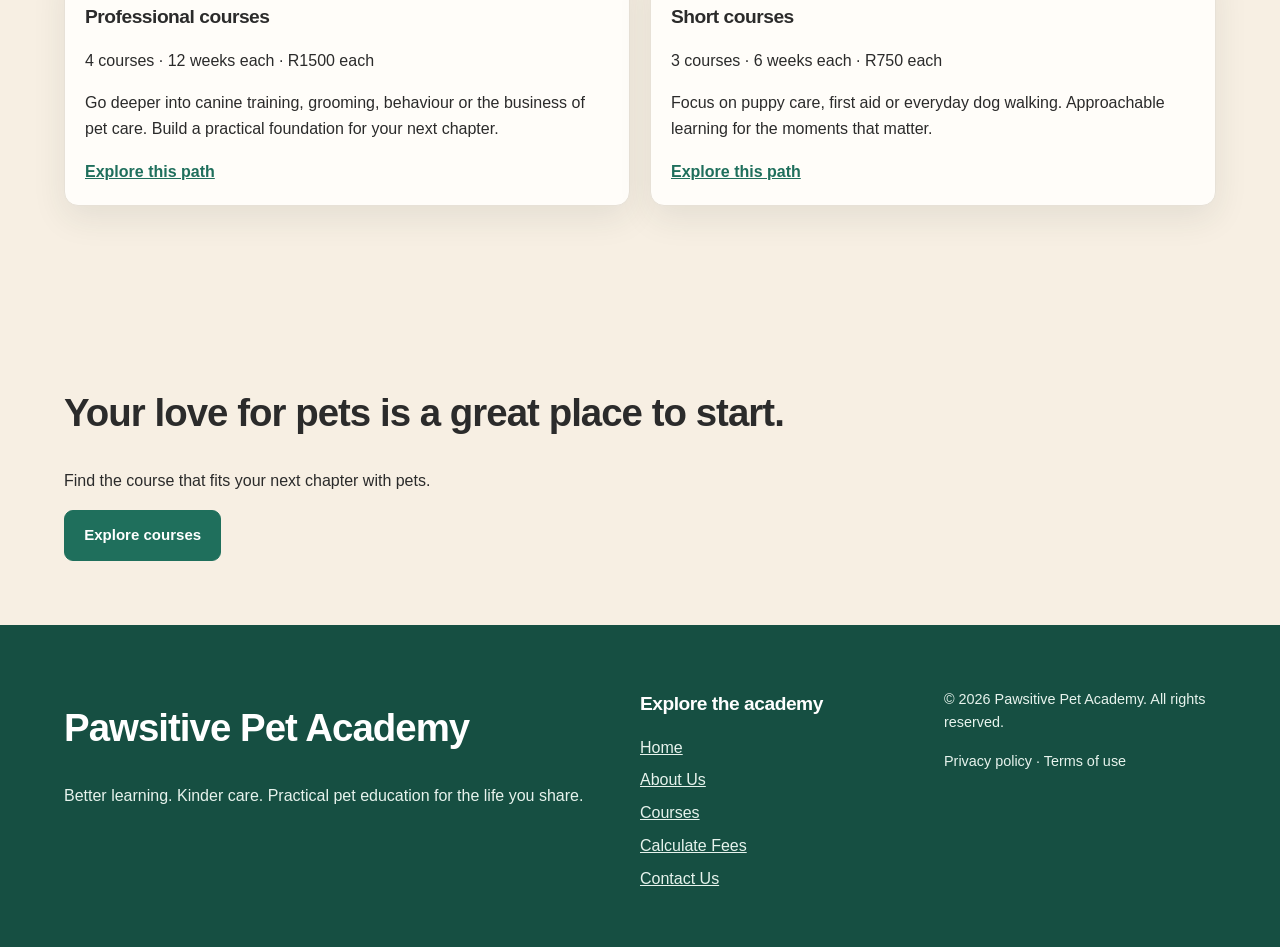
==== commit 507999c9: "Add dropdown menu for course navigation and include script.js for functionality" ====
--- a/about.html
+++ b/about.html
@@ -6,6 +6,7 @@
     <meta name="viewport" content="width=device-width, initial-scale=1.0">
     <title>About Us | Pawsitive Pet Academy</title>
     <link rel="stylesheet" href="styles.css">
+    <script src="script.js" defer></script>
 </head>
 <body>
 
--- a/styles.css
+++ b/styles.css
@@ -131,6 +131,56 @@
     text-decoration: underline;
     text-decoration-color: var(--amber);
     text-underline-offset: 0.45rem;
+}
+
+.nav-dropdown {
+    position: relative;
+}
+
+.nav-dropdown-toggle {
+    padding: 0.1rem 0;
+    color: var(--charcoal);
+    background: transparent;
+    border: 0;
+    font-size: 0.94rem;
+    font-weight: 700;
+    cursor: pointer;
+}
+
+.nav-dropdown-toggle:hover,
+.nav-dropdown-toggle[aria-expanded="true"] {
+    color: var(--teal);
+}
+
+.nav-dropdown-panel {
+    position: absolute;
+    top: calc(100% + 0.5rem);
+    left: 0;
+    z-index: 5;
+    display: grid;
+    gap: 0.15rem;
+    min-width: 250px;
+    max-height: min(65vh, 420px);
+    overflow-y: auto;
+    padding: 0.55rem;
+    background: var(--white);
+    border: 1px solid var(--line);
+    border-radius: 10px;
+    box-shadow: var(--shadow);
+}
+
+.nav-dropdown-panel[hidden] {
+    display: none;
+}
+
+.nav-dropdown-panel a {
+    padding: 0.45rem 0.6rem;
+    border-radius: 6px;
+}
+
+.nav-dropdown-panel a:hover,
+.nav-dropdown-panel a:focus-visible {
+    background: var(--mint);
 }
 
 main > section,
@@ -579,6 +629,30 @@
         font-size: 0.88rem;
     }
 
+    .nav-dropdown {
+        display: flex;
+        flex-basis: auto;
+        flex-wrap: wrap;
+        align-items: center;
+    }
+
+    .nav-dropdown.open {
+        flex-basis: 100%;
+    }
+
+    .nav-dropdown-toggle {
+        font-size: 0.88rem;
+    }
+
+    .nav-dropdown-panel {
+        position: static;
+        flex-basis: 100%;
+        min-width: 0;
+        max-height: 45vh;
+        margin-top: 0.5rem;
+        box-shadow: none;
+    }
+
     .hero,
     .about-preview,
     .academy-story,
